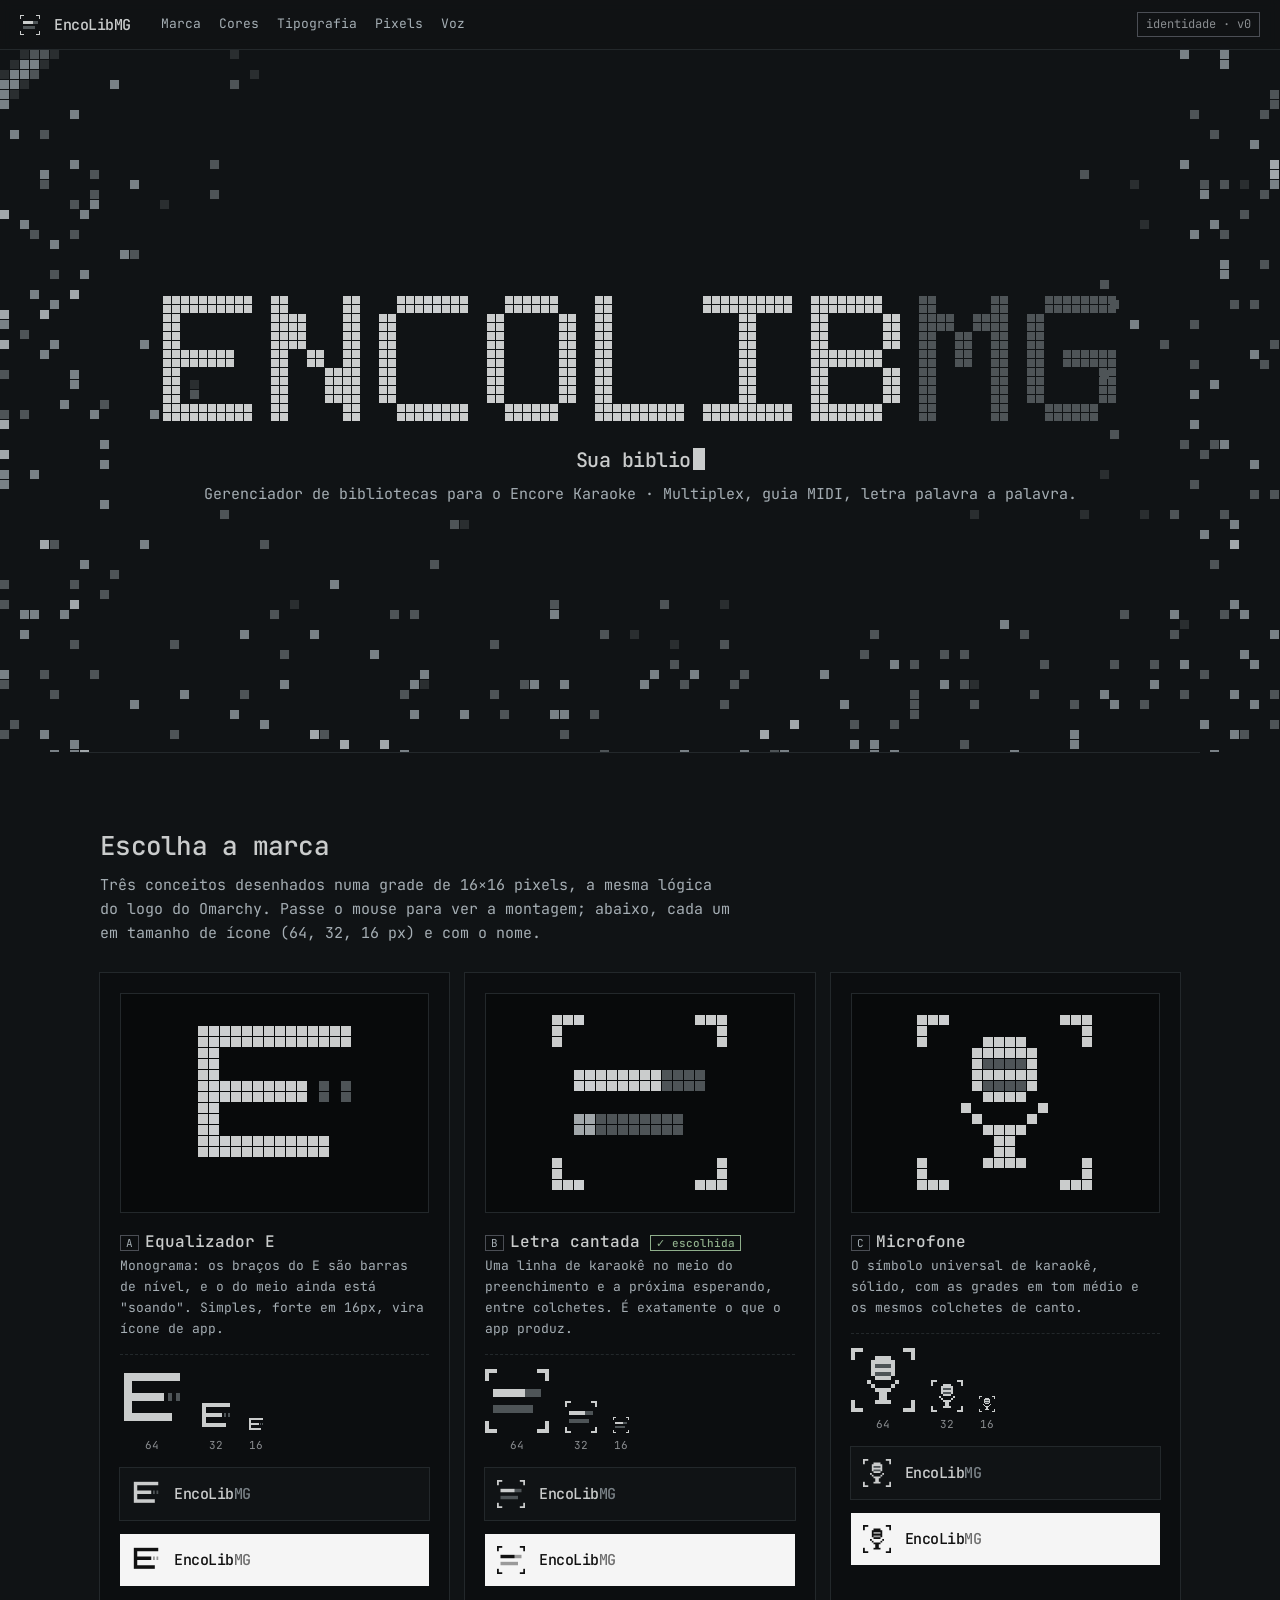
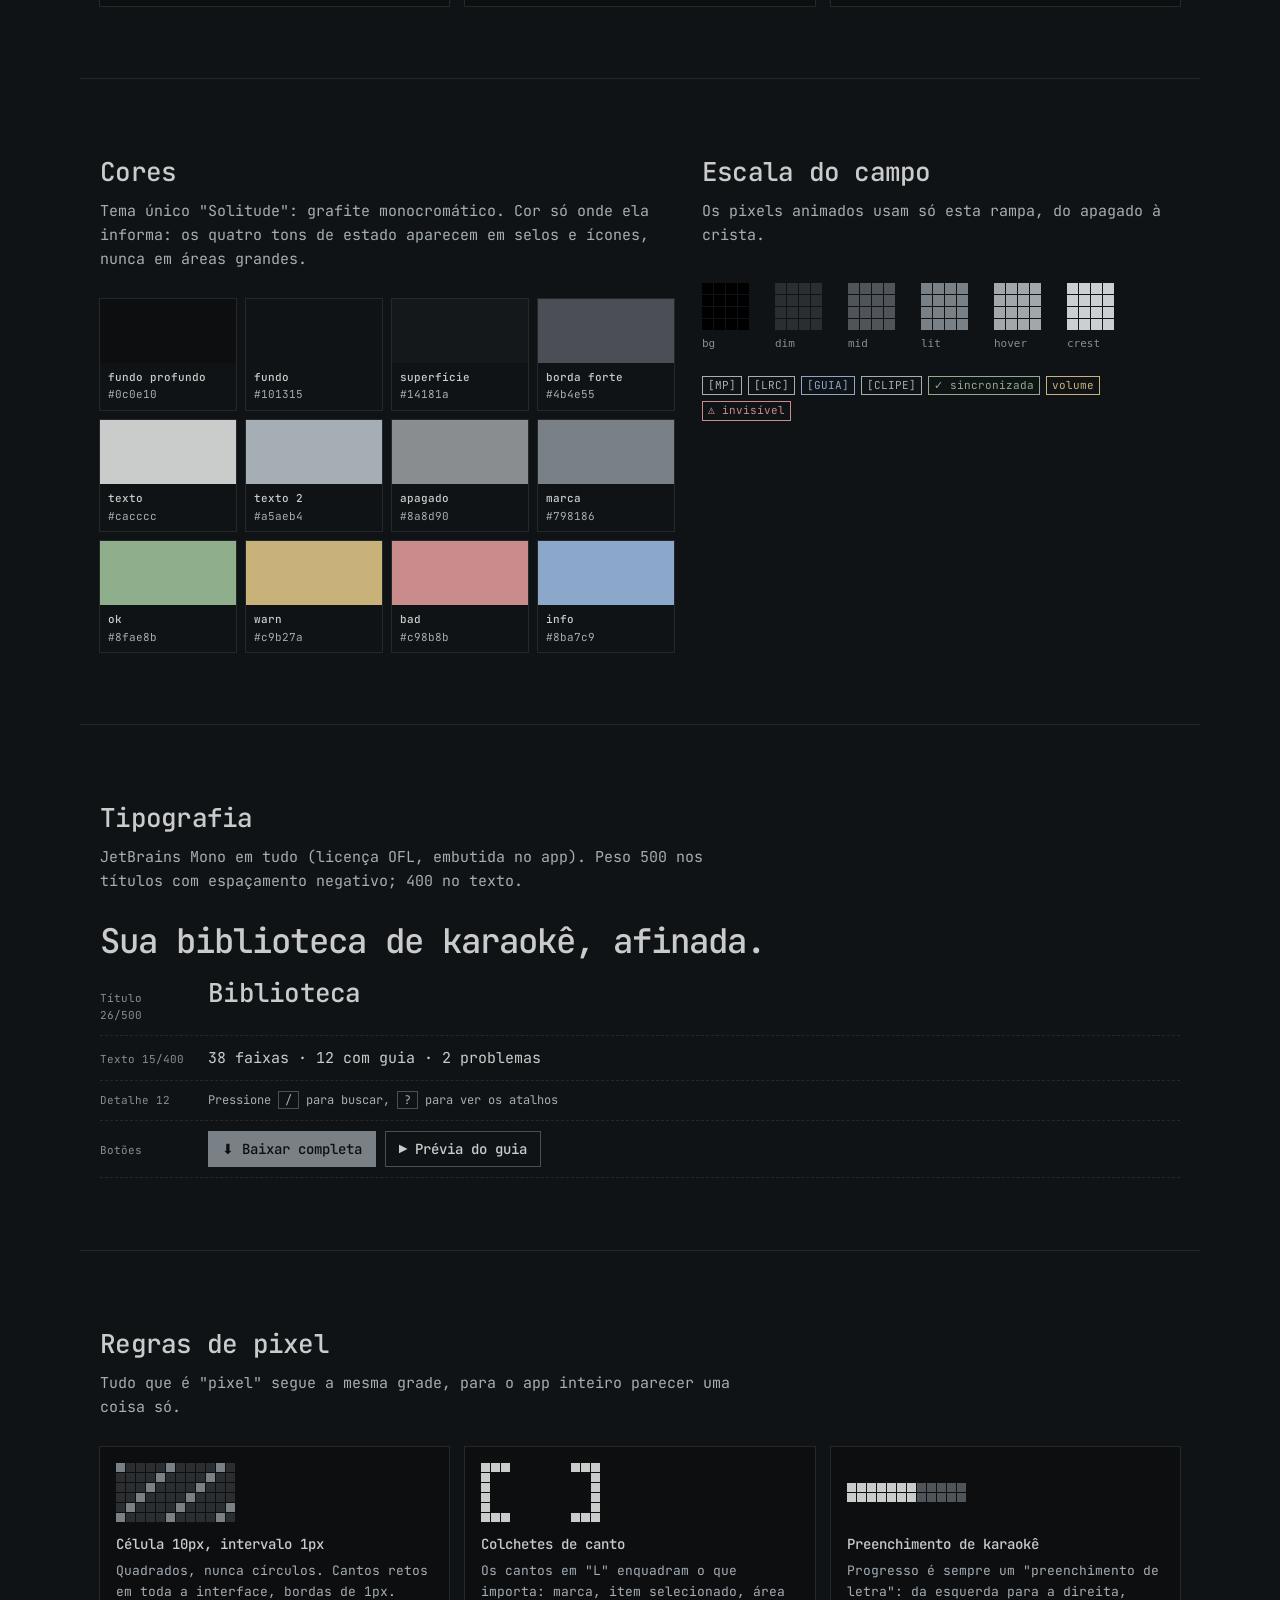
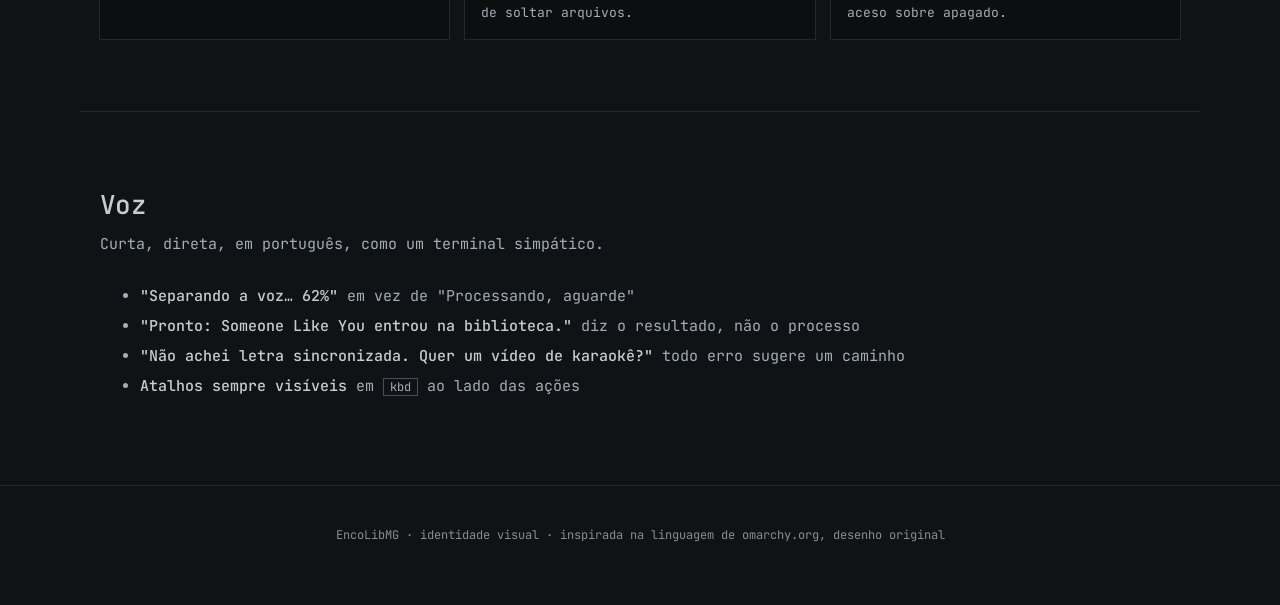
==== docs/brand/index.html @ e3d18457 "EncoLibMG: engine (phases 1, 2, 5-7), web UI and brand Initial import of the project as it stands be" ====
<!doctype html>
<html lang="pt-BR">
<head>
<meta charset="utf-8">
<meta name="viewport" content="width=device-width, initial-scale=1">
<title>EncoLibMG — Identidade</title>
<link rel="preconnect" href="https://fonts.googleapis.com">
<link href="https://fonts.googleapis.com/css2?family=JetBrains+Mono:wght@400;500;700&display=swap" rel="stylesheet">
<style>
:root {
  --bg-deep:#0c0e10; --bg:#101315; --surface:#14181a; --border:#23282b; --border-strong:#4b4e55;
  --text:#cacccc; --text-2:#a5aeb4; --muted:#8a8d90; --brand:#798186; --brand-ink:#0c0e10;
  --field-bg:#080a0b; --field-dim:#2a2e30; --field-mid:#4e5457; --field-lit:#798186; --field-hover:#a1a7aa; --field-crest:#cccfd1;
  --ok:#8fae8b; --warn:#c9b27a; --bad:#c98b8b; --info:#8ba7c9;
  --ease: cubic-bezier(.2,.8,.2,1);
}
* { box-sizing: border-box; }
html, body { margin: 0; background: var(--bg); color: var(--text); font: 15px/1.6 "JetBrains Mono", ui-monospace, monospace; }
::selection { background: #343d41; }
a { color: inherit; }
header { position: sticky; top: 0; z-index: 5; display: flex; align-items: center; gap: 14px; padding: 12px 20px;
  background: color-mix(in srgb, var(--bg) 88%, transparent); backdrop-filter: blur(6px); border-bottom: 1px solid var(--border); }
header .name { font-weight: 500; letter-spacing: -.5px; }
header nav { display: flex; gap: 18px; margin-left: 16px; color: var(--text-2); font-size: 13px; }
header nav a { text-decoration: none; } header nav a:hover { color: var(--text); text-decoration: underline; text-underline-offset: 4px; }
header .pill { margin-left: auto; font-size: 12px; color: var(--muted); border: 1px solid var(--border-strong); padding: 2px 8px; }
.hero { position: relative; height: 78vh; min-height: 460px; overflow: hidden; display: grid; place-items: center; }
.hero canvas.field { position: absolute; inset: 0; width: 100%; height: 100%; }
.hero .inner { position: relative; text-align: center; pointer-events: none; }
.hero canvas.word { display: block; margin: 0 auto; image-rendering: pixelated; }
.tag { margin-top: 22px; font-size: 20px; font-weight: 500; letter-spacing: -.5px; min-height: 1.6em; }
.tag .caret { display: inline-block; width: .6em; height: 1.1em; background: var(--text); vertical-align: -3px; margin-left: 2px; animation: blink 1s steps(1) infinite; }
.sub { color: var(--text-2); margin-top: 6px; }
@keyframes blink { 50% { opacity: 0; } }
.rise { opacity: 0; transform: translateY(14px); animation: rise .6s var(--ease) forwards; }
@keyframes rise { to { opacity: 1; transform: none; } }
section { max-width: 1120px; margin: 0 auto; padding: 72px 20px; border-top: 1px solid var(--border); }
h2 { font-size: 26px; font-weight: 500; letter-spacing: -.75px; margin: 0 0 6px; }
.lead { color: var(--text-2); max-width: 70ch; margin: 0 0 28px; }
.marks { display: grid; grid-template-columns: repeat(3, 1fr); gap: 16px; }
.card { background: var(--bg-deep); box-shadow: 0 0 0 1px var(--border); padding: 20px; transition: box-shadow .2s var(--ease), transform .2s var(--ease); cursor: pointer; }
.card:hover { box-shadow: 0 0 0 1px var(--border-strong); transform: translateY(-2px); }
.card .stage { display: grid; place-items: center; height: 220px; background: var(--field-bg); box-shadow: inset 0 0 0 1px var(--border); }
.card h3 { margin: 16px 0 2px; font-size: 16px; font-weight: 500; }
.card h3 kbd { font: 11px "JetBrains Mono"; border: 1px solid var(--border-strong); padding: 0 5px; margin-right: 6px; color: var(--text-2); }
.card p { margin: 0; color: var(--text-2); font-size: 13px; }
.sizes { display: flex; align-items: end; gap: 16px; margin-top: 14px; padding-top: 14px; border-top: 1px dashed var(--border); color: var(--muted); font-size: 11px; }
.sizes figure { margin: 0; display: grid; justify-items: center; gap: 4px; }
.sizes canvas { image-rendering: pixelated; }
.lockup { display: flex; align-items: center; gap: 14px; margin-top: 14px; padding: 12px; background: var(--bg); box-shadow: 0 0 0 1px var(--border); }
.lockup .t { font-weight: 500; letter-spacing: -.5px; } .lockup .t b { color: var(--brand); font-weight: 500; }
.lockup.light { background: #f5f5f5; color: #111; box-shadow: none; } .lockup.light .t b { color: #6e6e6e; }
.grid2 { display: grid; grid-template-columns: 1.2fr 1fr; gap: 28px; }
.swatches { display: grid; grid-template-columns: repeat(4, 1fr); gap: 10px; }
.sw { box-shadow: 0 0 0 1px var(--border); }
.sw div { height: 64px; }
.sw span { display: block; padding: 6px 8px; font-size: 11px; color: var(--text-2); }
.sw span b { display: block; color: var(--text); font-weight: 500; }
.type .big { font-size: 34px; font-weight: 500; letter-spacing: -1px; line-height: 1.2; }
.type .row { display: flex; gap: 18px; align-items: baseline; padding: 10px 0; border-bottom: 1px dashed var(--border); }
.type .row span:first-child { width: 90px; color: var(--muted); font-size: 11px; flex: none; }
kbd { font: 12px "JetBrains Mono"; border: 1px solid var(--border-strong); padding: 0 6px; color: var(--text-2); }
.btn { display: inline-flex; align-items: center; gap: 8px; height: 36px; padding: 0 14px; font: 500 14px "JetBrains Mono"; border: 0; cursor: pointer;
  background: var(--brand); color: var(--brand-ink); transition: background .15s var(--ease); }
.btn:hover { background: var(--field-hover); }
.btn.ghost { background: transparent; color: var(--text); box-shadow: inset 0 0 0 1px var(--border-strong); }
.btn.ghost:hover { box-shadow: inset 0 0 0 1px var(--text-2); }
.badges { display: flex; flex-wrap: wrap; gap: 6px; margin-top: 14px; }
.badge { font-size: 11px; padding: 1px 6px; box-shadow: inset 0 0 0 1px currentColor; }
.voice li { margin: 6px 0; color: var(--text-2); } .voice li b { color: var(--text); font-weight: 500; }
.rules { display: grid; grid-template-columns: repeat(3, 1fr); gap: 16px; }
.rule { padding: 16px; box-shadow: 0 0 0 1px var(--border); background: var(--bg-deep); }
.rule h4 { margin: 0 0 6px; font-weight: 500; font-size: 14px; } .rule p { margin: 0; font-size: 13px; color: var(--text-2); }
.rule canvas { display: block; margin-bottom: 10px; image-rendering: pixelated; }
footer { text-align: center; color: var(--muted); font-size: 12px; padding: 40px 20px 60px; border-top: 1px solid var(--border); }
@media (max-width: 860px) { .marks, .rules, .grid2 { grid-template-columns: 1fr; } .swatches { grid-template-columns: repeat(2, 1fr); } }
@media (prefers-reduced-motion: reduce) { .rise { animation: none; opacity: 1; transform: none; } }
</style>
</head>
<body>
<header>
  <canvas id="hdrmark" width="16" height="16" style="width:20px;height:20px;image-rendering:pixelated"></canvas>
  <span class="name">EncoLibMG</span>
  <nav><a href="#marca">Marca</a><a href="#cores">Cores</a><a href="#tipo">Tipografia</a><a href="#pixels">Pixels</a><a href="#voz">Voz</a></nav>
  <span class="pill">identidade · v0</span>
</header>

<div class="hero">
  <canvas class="field" id="field"></canvas>
  <div class="inner">
    <canvas class="word" id="word"></canvas>
    <div class="tag rise" style="animation-delay:1.1s"><span id="typed"></span><span class="caret"></span></div>
    <div class="sub rise" style="animation-delay:1.3s">Gerenciador de bibliotecas para o Encore Karaoke · Multiplex, guia MIDI, letra palavra a palavra.</div>
  </div>
</div>

<section id="marca">
  <h2>Escolha a marca</h2>
  <p class="lead">Três conceitos desenhados numa grade de 16×16 pixels, a mesma lógica do logo do Omarchy. Passe o mouse para ver a montagem; abaixo, cada um em tamanho de ícone (64, 32, 16 px) e com o nome.</p>
  <div class="marks" id="marks"></div>
</section>

<section id="cores">
  <div class="grid2">
    <div>
      <h2>Cores</h2>
      <p class="lead">Tema único "Solitude": grafite monocromático. Cor só onde ela informa: os quatro tons de estado aparecem em selos e ícones, nunca em áreas grandes.</p>
      <div class="swatches" id="swatches"></div>
    </div>
    <div>
      <h2>Escala do campo</h2>
      <p class="lead">Os pixels animados usam só esta rampa, do apagado à crista.</p>
      <canvas id="ramp" width="440" height="80" style="width:100%;max-width:440px"></canvas>
      <div class="badges">
        <span class="badge" style="color:var(--text-2)">[MP]</span><span class="badge" style="color:var(--text-2)">[LRC]</span>
        <span class="badge" style="color:var(--info)">[GUIA]</span><span class="badge" style="color:var(--text-2)">[CLIPE]</span>
        <span class="badge" style="color:var(--ok)">✓ sincronizada</span><span class="badge" style="color:var(--warn)">volume</span>
        <span class="badge" style="color:var(--bad)">⚠ invisível</span>
      </div>
    </div>
  </div>
</section>

<section id="tipo" class="type">
  <h2>Tipografia</h2>
  <p class="lead">JetBrains Mono em tudo (licença OFL, embutida no app). Peso 500 nos títulos com espaçamento negativo; 400 no texto.</p>
  <div class="big">Sua biblioteca de karaokê, afinada.</div>
  <div class="row"><span>Título 26/500</span><span style="font-size:26px;font-weight:500;letter-spacing:-.75px">Biblioteca</span></div>
  <div class="row"><span>Texto 15/400</span><span>38 faixas · 12 com guia · 2 problemas</span></div>
  <div class="row"><span>Detalhe 12</span><span style="font-size:12px;color:var(--text-2)">Pressione <kbd>/</kbd> para buscar, <kbd>?</kbd> para ver os atalhos</span></div>
  <div class="row"><span>Botões</span><span><button class="btn">⬇ Baixar completa</button> <button class="btn ghost">▶ Prévia do guia</button></span></div>
</section>

<section id="pixels">
  <h2>Regras de pixel</h2>
  <p class="lead">Tudo que é "pixel" segue a mesma grade, para o app inteiro parecer uma coisa só.</p>
  <div class="rules">
    <div class="rule"><canvas id="r1" width="120" height="60"></canvas><h4>Célula 10px, intervalo 1px</h4><p>Quadrados, nunca círculos. Cantos retos em toda a interface, bordas de 1px.</p></div>
    <div class="rule"><canvas id="r2" width="120" height="60"></canvas><h4>Colchetes de canto</h4><p>Os cantos em "L" enquadram o que importa: marca, item selecionado, área de soltar arquivos.</p></div>
    <div class="rule"><canvas id="r3" width="120" height="60"></canvas><h4>Preenchimento de karaokê</h4><p>Progresso é sempre um "preenchimento de letra": da esquerda para a direita, aceso sobre apagado.</p></div>
  </div>
</section>

<section id="voz" class="voice">
  <h2>Voz</h2>
  <p class="lead">Curta, direta, em português, como um terminal simpático.</p>
  <ul>
    <li><b>"Separando a voz… 62%"</b> em vez de "Processando, aguarde"</li>
    <li><b>"Pronto: Someone Like You entrou na biblioteca."</b> diz o resultado, não o processo</li>
    <li><b>"Não achei letra sincronizada. Quer um vídeo de karaokê?"</b> todo erro sugere um caminho</li>
    <li><b>Atalhos sempre visíveis</b> em <kbd>kbd</kbd> ao lado das ações</li>
  </ul>
</section>

<footer>EncoLibMG · identidade visual · inspirada na linguagem de omarchy.org, desenho original</footer>

<script>
const DATA = {"marks": {"A": ["................", ".##############.", ".##############.", ".##.............", ".##.............", ".##.............", ".##########.+.+.", ".##########.+.+.", ".##.............", ".##.............", ".##.............", ".############...", ".############...", "................", "................", "................"], "B": ["###..........###", "#..............#", "#..............#", "................", "................", "..########++++..", "..########++++..", "................", "................", "..++++++++++....", "..++++++++++....", "................", "................", "#..............#", "#..............#", "###..........###"], "C": ["###..........###", "#..............#", "#.....####.....#", ".....######.....", ".....#++++#.....", ".....######.....", ".....#++++#.....", "......####......", "....#......#....", ".....#....#.....", "......####......", ".......##.......", ".......##.......", "#.....####.....#", "#..............#", "###..........###"]}, "wordmark": ["##########..##......##....########....######....##..........##########..########....++......++....++++++++", "##########..##......##....########....######....##..........##########..########....++......++....++++++++", "##..........####....##..##..........##......##..##..............##......##......##..++++..++++..++........", "##..........####....##..##..........##......##..##..............##......##......##..++++..++++..++........", "##..........####....##..##..........##......##..##..............##......##......##..++..++..++..++........", "##..........####....##..##..........##......##..##..............##......##......##..++..++..++..++........", "########....##..##..##..##..........##......##..##..............##......########....++..++..++..++..++++++", "########....##..##..##..##..........##......##..##..............##......########....++..++..++..++..++++++", "##..........##....####..##..........##......##..##..............##......##......##..++......++..++......++", "##..........##....####..##..........##......##..##..............##......##......##..++......++..++......++", "##..........##....####..##..........##......##..##..............##......##......##..++......++..++......++", "##..........##....####..##..........##......##..##..............##......##......##..++......++..++......++", "##########..##......##....########....######....##########..##########..########....++......++....++++++..", "##########..##......##....########....######....##########..##########..########....++......++....++++++.."], "palette": {"bg-deep": "#0c0e10", "bg": "#101315", "surface": "#14181a", "border-strong": "#4b4e55", "text": "#cacccc", "text-2": "#a5aeb4", "muted": "#8a8d90", "brand": "#798186", "field-dim": "#2a2e30", "field-mid": "#4e5457", "field-lit": "#798186", "field-hover": "#a1a7aa", "field-crest": "#cccfd1"}, "chosen": "B"};
const P = DATA.palette;
const CONCEPTS = {
  A: ["Equalizador E", "Monograma: os braços do E são barras de nível, e o do meio ainda está \"soando\". Simples, forte em 16px, vira ícone de app."],
  B: ["Letra cantada", "Uma linha de karaokê no meio do preenchimento e a próxima esperando, entre colchetes. É exatamente o que o app produz."],
  C: ["Microfone", "O símbolo universal de karaokê, sólido, com as grades em tom médio e os mesmos colchetes de canto."],
};
const reduce = matchMedia("(prefers-reduced-motion: reduce)").matches;
const ease = t => 1 - Math.pow(1 - t, 3);

function cellsOf(grid) {
  const out = [];
  grid.forEach((row, y) => [...row].forEach((c, x) => { if (c === "#" || c === "+") out.push({ x, y, c }); }));
  return out;
}

// Pixel art that assembles from scattered points; re-plays on demand
function assembler(canvas, grid, cell, gap, opts = {}) {
  const w = Math.max(...grid.map(r => r.length)), h = grid.length;
  const dpr = devicePixelRatio || 1;
  canvas.width = (w * cell) * dpr; canvas.height = (h * cell) * dpr;
  canvas.style.width = w * cell + "px"; canvas.style.height = h * cell + "px";
  const ctx = canvas.getContext("2d"); ctx.scale(dpr, dpr);
  const cells = cellsOf(grid).map(c => ({ ...c, ox: 0, oy: 0, d: 0 }));
  let t0 = 0, raf = 0, mouse = null;
  function scatter() {
    t0 = performance.now();
    cells.forEach(c => {
      const a = Math.random() * Math.PI * 2, r = (opts.spread || 1.6) * Math.max(w, h) * cell * (0.4 + Math.random());
      c.ox = Math.cos(a) * r; c.oy = Math.sin(a) * r; c.d = Math.random() * (opts.stagger || 500) + (c.x / w) * 300;
    });
  }
  function frame(now) {
    ctx.clearRect(0, 0, w * cell, h * cell);
    let busy = false;
    for (const c of cells) {
      const k = reduce ? 1 : Math.min(1, Math.max(0, (now - t0 - c.d) / (opts.dur || 700)));
      if (k < 1) busy = true;
      const e = ease(k);
      let x = c.x * cell + c.ox * (1 - e), y = c.y * cell + c.oy * (1 - e);
      if (mouse && k === 1) {
        const dx = x - mouse.x, dy = y - mouse.y, dist = Math.hypot(dx, dy);
        if (dist < cell * 4) { const push = (1 - dist / (cell * 4)) * cell * .35; x += (Math.random() - .5) * push; y += (Math.random() - .5) * push; busy = true; }
      }
      // shimmer sweep every ~8s
      const sweep = ((now / 8000) % 1) * (w + 12) - 6;
      const lit = Math.abs(c.x - sweep) < 1.2;
      ctx.globalAlpha = .25 + .75 * e;
      ctx.fillStyle = c.c === "#" ? (lit ? P["field-crest"] : opts.lit || P.text) : (lit ? P["field-hover"] : opts.mid || P["field-mid"]);
      ctx.fillRect(x, y, cell - gap, cell - gap);
    }
    ctx.globalAlpha = 1;
    raf = requestAnimationFrame(frame);
  }
  canvas.addEventListener("mousemove", e => { const r = canvas.getBoundingClientRect(); mouse = { x: e.clientX - r.left, y: e.clientY - r.top }; });
  canvas.addEventListener("mouseleave", () => mouse = null);
  scatter(); raf = requestAnimationFrame(frame);
  return { replay: scatter };
}

function staticDraw(canvas, grid, px, gap = 0, lit = P.text, mid = P["field-mid"]) {
  const w = Math.max(...grid.map(r => r.length)), h = grid.length;
  canvas.width = w * px; canvas.height = h * px;
  const ctx = canvas.getContext("2d");
  cellsOf(grid).forEach(c => { ctx.fillStyle = c.c === "#" ? lit : mid; ctx.fillRect(c.x * px, c.y * px, px - gap, px - gap); });
}

// Background field: flicker at the edges, slow crests, diamond cursor trail, click ripple
function field(canvas) {
  const ctx = canvas.getContext("2d"), C = 10, G = 1;
  let cols, rows, heat, base, dpr, mouse = null, ripples = [];
  const ramp = [P["field-bg"], P["field-dim"], P["field-mid"], P["field-lit"], P["field-hover"], P["field-crest"]];
  function resize() {
    dpr = devicePixelRatio || 1;
    canvas.width = canvas.clientWidth * dpr; canvas.height = canvas.clientHeight * dpr; ctx.setTransform(dpr, 0, 0, dpr, 0, 0);
    cols = Math.ceil(canvas.clientWidth / C); rows = Math.ceil(canvas.clientHeight / C);
    heat = new Float32Array(cols * rows); base = new Float32Array(cols * rows);
    // density: strong at the sides and the bottom, fading smoothly to nothing in the middle
    for (let y = 0; y < rows; y++) for (let x = 0; x < cols; x++) {
      const edge = Math.min(x, cols - 1 - x) / cols;
      const side = Math.pow(Math.max(0, 1 - edge / .24), 2);
      const bottom = Math.pow(Math.max(0, (y / rows - .55) / .45), 2);
      base[y * cols + x] = Math.min(1, Math.max(side * .95, bottom * .85) + side * bottom * .3);
    }
  }
  resize(); addEventListener("resize", resize);
  canvas.parentElement.addEventListener("mousemove", e => { const r = canvas.getBoundingClientRect(); mouse = { x: (e.clientX - r.left) / C | 0, y: (e.clientY - r.top) / C | 0 }; });
  canvas.parentElement.addEventListener("mouseleave", () => mouse = null);
  canvas.parentElement.addEventListener("click", e => { const r = canvas.getBoundingClientRect(); ripples.push({ x: (e.clientX - r.left) / C, y: (e.clientY - r.top) / C, t: performance.now() }); });
  function frame(now) {
    ctx.fillStyle = P.bg; ctx.fillRect(0, 0, canvas.clientWidth, canvas.clientHeight);
    const crest = ((now / 9000) % 1) * (cols + rows) * 1.4 - rows;
    for (let y = 0; y < rows; y++) for (let x = 0; x < cols; x++) {
      const i = y * cols + x;
      let v = heat[i] * .93;
      // a few pixels wake up each frame, more of them where the density is high
      if (Math.random() < base[i] * .035) v = Math.max(v, (.25 + Math.random() * .55) * (.5 + base[i] * .5));
      if (mouse) { const d = Math.abs(x - mouse.x) + Math.abs(y - mouse.y); if (d < 4) v = Math.max(v, (4 - d) / 4 * .95); }
      for (const r of ripples) { const age = (now - r.t) / 1000, d = Math.abs(Math.hypot(x - r.x, y - r.y) - age * 32); if (age < 1.2 && d < .8) v = Math.max(v, (1 - age / 1.2)); }
      const wave = Math.max(0, 1 - Math.abs((x + y) - crest) / 2) * .7 * base[i];
      heat[i] = v;
      const level = Math.max(v, wave);
      if (level < .1) continue;
      ctx.fillStyle = ramp[Math.min(5, 1 + (level * 5) | 0)];
      ctx.fillRect(x * C, y * C, C - G, C - G);
    }
    ripples = ripples.filter(r => now - r.t < 1200);
    requestAnimationFrame(frame);
  }
  requestAnimationFrame(frame);
}

// typed tagline
function typer(el, lines) {
  let li = 0, ci = 0, dir = 1;
  (function tick() {
    const s = lines[li];
    ci += dir; el.textContent = s.slice(0, ci);
    let wait = dir > 0 ? 55 + Math.random() * 60 : 25;
    if (ci === s.length && dir > 0) { dir = -1; wait = 2200; }
    else if (ci === 0 && dir < 0) { dir = 1; li = (li + 1) % lines.length; wait = 400; }
    setTimeout(tick, wait);
  })();
}

// ---- build page
field(document.getElementById("field"));
const word = assembler(document.getElementById("word"), DATA.wordmark, Math.min(9, Math.floor(innerWidth * .8 / 108)), 1, { spread: .9, stagger: 700, dur: 900 });
setTimeout(() => typer(document.getElementById("typed"), ["Sua biblioteca de karaokê, afinada.", "Queen - Bohemian Rhapsody", "Multiplex + LRC + guia", "Adele - Someone Like You"]), 1100);
staticDraw(document.getElementById("hdrmark"), DATA.marks[DATA.chosen], 1);

const marksEl = document.getElementById("marks");
for (const [k, grid] of Object.entries(DATA.marks)) {
  const card = document.createElement("div");
  card.className = "card rise"; card.style.animationDelay = (Object.keys(DATA.marks).indexOf(k) * 80) + "ms";
  card.innerHTML = `<div class="stage"><canvas></canvas></div>
    <h3><kbd>${k}</kbd>${CONCEPTS[k][0]}${k === DATA.chosen ? " <span class=\"badge\" style=\"color:var(--ok)\">✓ escolhida</span>" : ""}</h3><p>${CONCEPTS[k][1]}</p>
    <div class="sizes"><figure><canvas></canvas>64</figure><figure><canvas></canvas>32</figure><figure><canvas></canvas>16</figure></div>
    <div class="lockup"><canvas></canvas><span class="t">EncoLib<b>MG</b></span></div>
    <div class="lockup light"><canvas></canvas><span class="t">EncoLib<b>MG</b></span></div>`;
  marksEl.appendChild(card);
  const cs = card.querySelectorAll("canvas");
  const a = assembler(cs[0], grid, 11, 1);
  card.addEventListener("mouseenter", () => a.replay());
  [4, 2, 1].forEach((px, i) => staticDraw(cs[1 + i], grid, px));
  staticDraw(cs[4], grid, 2); cs[4].style.width = cs[4].style.height = "28px";
  staticDraw(cs[5], grid, 2, 0, "#111", "#9a9a9a"); cs[5].style.width = cs[5].style.height = "28px";
}

const SW = [["bg-deep", "fundo profundo"], ["bg", "fundo"], ["surface", "superfície"], ["border-strong", "borda forte"],
            ["text", "texto"], ["text-2", "texto 2"], ["muted", "apagado"], ["brand", "marca"]];
const swEl = document.getElementById("swatches");
for (const [k, label] of SW) swEl.insertAdjacentHTML("beforeend", `<div class="sw"><div style="background:${P[k]}"></div><span><b>${label}</b>${P[k]}</span></div>`);
for (const [k, v] of [["ok", "#8fae8b"], ["warn", "#c9b27a"], ["bad", "#c98b8b"], ["info", "#8ba7c9"]])
  swEl.insertAdjacentHTML("beforeend", `<div class="sw"><div style="background:${v}"></div><span><b>${k}</b>${v}</span></div>`);

(() => { const c = document.getElementById("ramp"), x = c.getContext("2d");
  const ramp = ["field-bg", "field-dim", "field-mid", "field-lit", "field-hover", "field-crest"];
  ramp.forEach((k, i) => {
    for (let j = 0; j < 4; j++) for (let r = 0; r < 4; r++) { x.fillStyle = P[k]; x.fillRect(i * 73 + j * 12, 8 + r * 12, 11, 11); }
    x.fillStyle = P.muted; x.font = "11px 'JetBrains Mono', monospace"; x.fillText(k.replace("field-", ""), i * 73, 72);
  }); })();

(() => { const r1 = document.getElementById("r1").getContext("2d");
  for (let y = 0; y < 6; y++) for (let x = 0; x < 12; x++) { r1.fillStyle = (x + y) % 5 ? P["field-dim"] : P["field-lit"]; r1.fillRect(x * 10, y * 10, 9, 9); }
  const r2 = document.getElementById("r2").getContext("2d"); r2.fillStyle = P.text;
  [[0,0],[1,0],[2,0],[0,1],[0,2],[9,0],[10,0],[11,0],[11,1],[11,2],[0,3],[0,4],[0,5],[1,5],[2,5],[11,3],[11,4],[11,5],[10,5],[9,5]].forEach(([x,y]) => r2.fillRect(x*10, y*10, 9, 9));
  const r3c = document.getElementById("r3"), r3 = r3c.getContext("2d"); let p = 0;
  (function f() { r3.clearRect(0, 0, 120, 60); for (let x = 0; x < 12; x++) for (let y = 2; y < 4; y++) { r3.fillStyle = x < p ? P.text : P["field-mid"]; r3.fillRect(x*10, y*10, 9, 9); }
    p = (p + .08) % 14; requestAnimationFrame(f); })(); })();
</script>
</body>
</html>
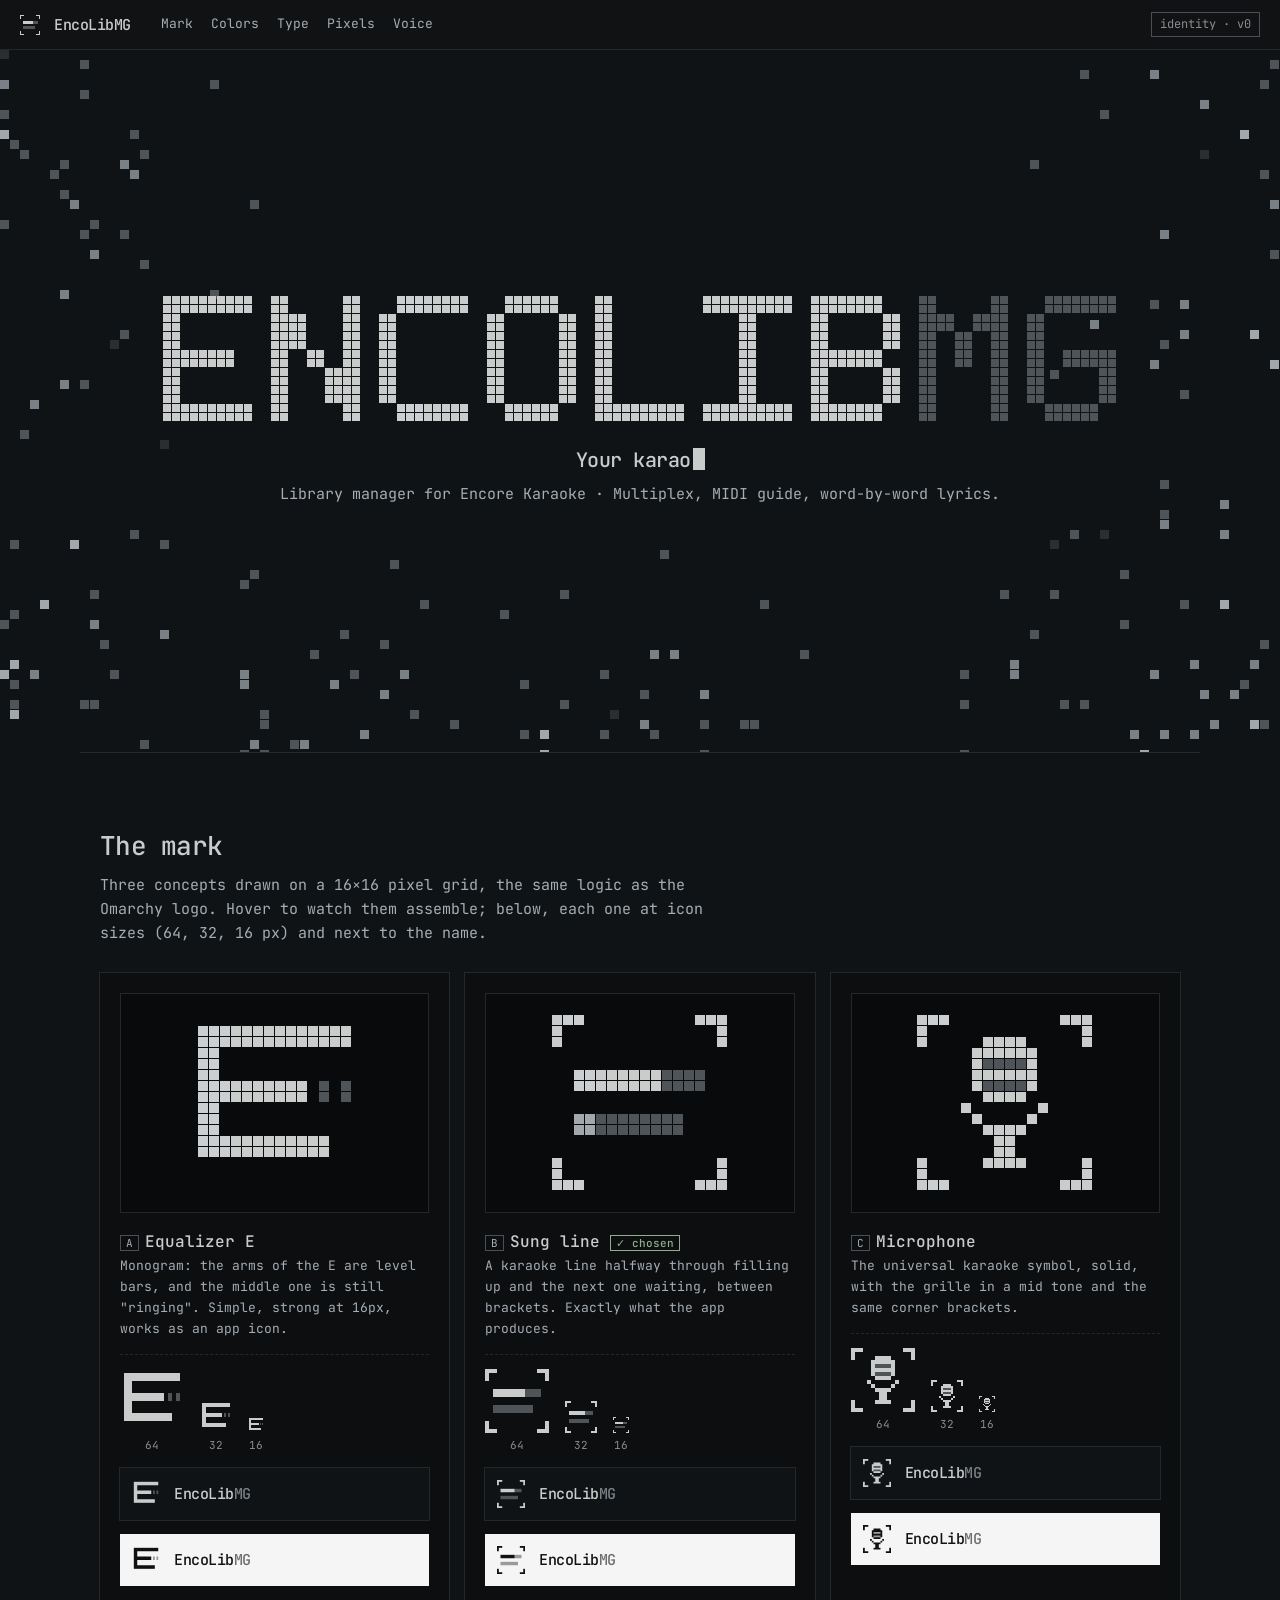
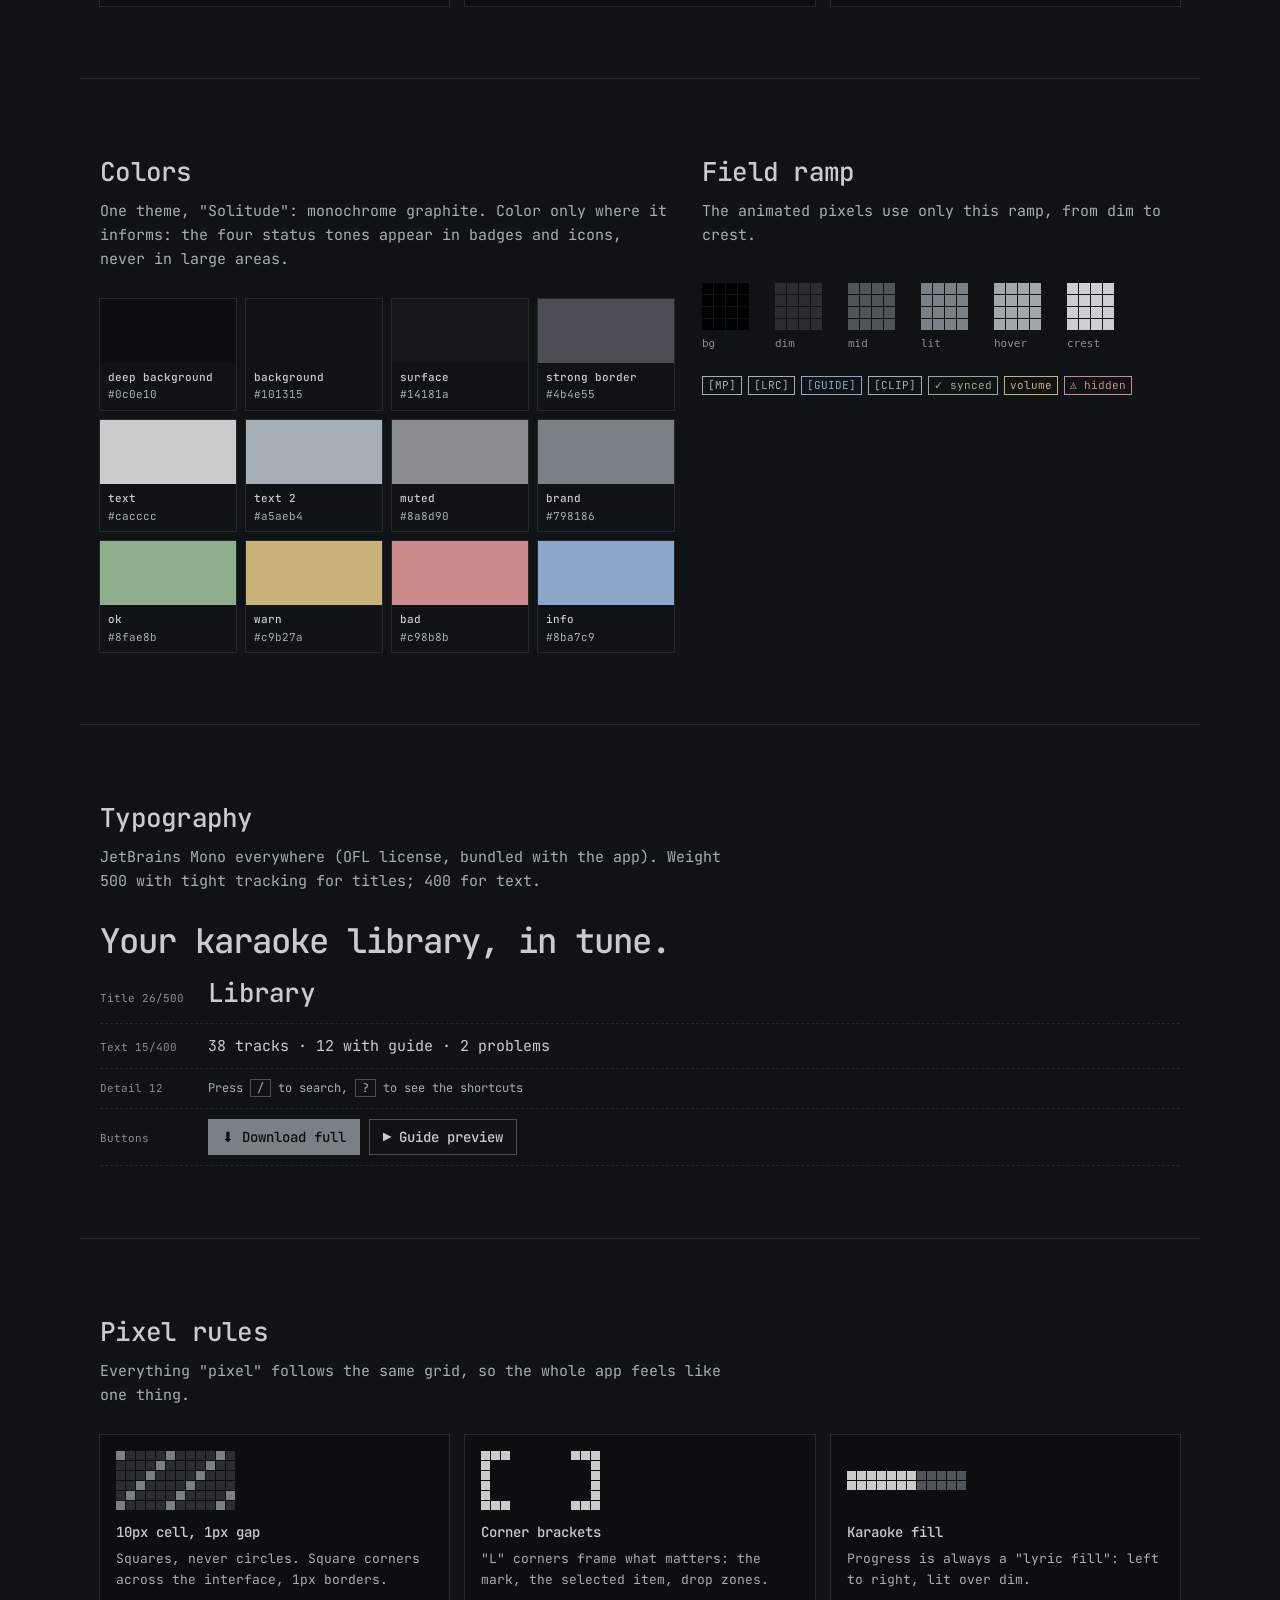
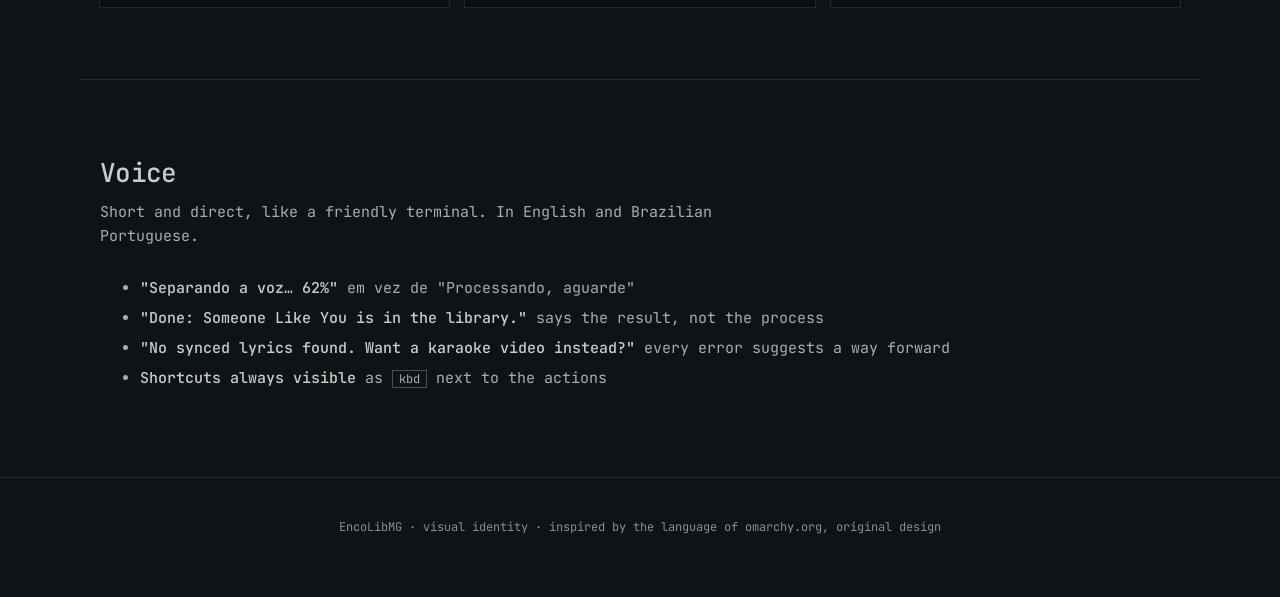
==== commit 3278952e: "M1: full English translation with live language switching - i18n: Python + JS share one catalog (enc" ====
--- a/docs/brand/index.html
+++ b/docs/brand/index.html
@@ -1,9 +1,9 @@
 <!doctype html>
-<html lang="pt-BR">
+<html lang="en">
 <head>
 <meta charset="utf-8">
 <meta name="viewport" content="width=device-width, initial-scale=1">
-<title>EncoLibMG — Identidade</title>
+<title>EncoLibMG — Identity</title>
 <link rel="preconnect" href="https://fonts.googleapis.com">
 <link href="https://fonts.googleapis.com/css2?family=JetBrains+Mono:wght@400;500;700&display=swap" rel="stylesheet">
 <style>
@@ -81,8 +81,8 @@
 <header>
   <canvas id="hdrmark" width="16" height="16" style="width:20px;height:20px;image-rendering:pixelated"></canvas>
   <span class="name">EncoLibMG</span>
-  <nav><a href="#marca">Marca</a><a href="#cores">Cores</a><a href="#tipo">Tipografia</a><a href="#pixels">Pixels</a><a href="#voz">Voz</a></nav>
-  <span class="pill">identidade · v0</span>
+  <nav><a href="#marca">Mark</a><a href="#cores">Colors</a><a href="#tipo">Type</a><a href="#pixels">Pixels</a><a href="#voz">Voice</a></nav>
+  <span class="pill">identity · v0</span>
 </header>
 
 <div class="hero">
@@ -90,77 +90,77 @@
   <div class="inner">
     <canvas class="word" id="word"></canvas>
     <div class="tag rise" style="animation-delay:1.1s"><span id="typed"></span><span class="caret"></span></div>
-    <div class="sub rise" style="animation-delay:1.3s">Gerenciador de bibliotecas para o Encore Karaoke · Multiplex, guia MIDI, letra palavra a palavra.</div>
+    <div class="sub rise" style="animation-delay:1.3s">Library manager for Encore Karaoke · Multiplex, MIDI guide, word-by-word lyrics.</div>
   </div>
 </div>
 
 <section id="marca">
-  <h2>Escolha a marca</h2>
-  <p class="lead">Três conceitos desenhados numa grade de 16×16 pixels, a mesma lógica do logo do Omarchy. Passe o mouse para ver a montagem; abaixo, cada um em tamanho de ícone (64, 32, 16 px) e com o nome.</p>
+  <h2>The mark</h2>
+  <p class="lead">Three concepts drawn on a 16×16 pixel grid, the same logic as the Omarchy logo. Hover to watch them assemble; below, each one at icon sizes (64, 32, 16 px) and next to the name.</p>
   <div class="marks" id="marks"></div>
 </section>
 
 <section id="cores">
   <div class="grid2">
     <div>
-      <h2>Cores</h2>
-      <p class="lead">Tema único "Solitude": grafite monocromático. Cor só onde ela informa: os quatro tons de estado aparecem em selos e ícones, nunca em áreas grandes.</p>
+      <h2>Colors</h2>
+      <p class="lead">One theme, "Solitude": monochrome graphite. Color only where it informs: the four status tones appear in badges and icons, never in large areas.</p>
       <div class="swatches" id="swatches"></div>
     </div>
     <div>
-      <h2>Escala do campo</h2>
-      <p class="lead">Os pixels animados usam só esta rampa, do apagado à crista.</p>
+      <h2>Field ramp</h2>
+      <p class="lead">The animated pixels use only this ramp, from dim to crest.</p>
       <canvas id="ramp" width="440" height="80" style="width:100%;max-width:440px"></canvas>
       <div class="badges">
         <span class="badge" style="color:var(--text-2)">[MP]</span><span class="badge" style="color:var(--text-2)">[LRC]</span>
-        <span class="badge" style="color:var(--info)">[GUIA]</span><span class="badge" style="color:var(--text-2)">[CLIPE]</span>
-        <span class="badge" style="color:var(--ok)">✓ sincronizada</span><span class="badge" style="color:var(--warn)">volume</span>
-        <span class="badge" style="color:var(--bad)">⚠ invisível</span>
+        <span class="badge" style="color:var(--info)">[GUIDE]</span><span class="badge" style="color:var(--text-2)">[CLIP]</span>
+        <span class="badge" style="color:var(--ok)">✓ synced</span><span class="badge" style="color:var(--warn)">volume</span>
+        <span class="badge" style="color:var(--bad)">⚠ hidden</span>
       </div>
     </div>
   </div>
 </section>
 
 <section id="tipo" class="type">
-  <h2>Tipografia</h2>
-  <p class="lead">JetBrains Mono em tudo (licença OFL, embutida no app). Peso 500 nos títulos com espaçamento negativo; 400 no texto.</p>
-  <div class="big">Sua biblioteca de karaokê, afinada.</div>
-  <div class="row"><span>Título 26/500</span><span style="font-size:26px;font-weight:500;letter-spacing:-.75px">Biblioteca</span></div>
-  <div class="row"><span>Texto 15/400</span><span>38 faixas · 12 com guia · 2 problemas</span></div>
-  <div class="row"><span>Detalhe 12</span><span style="font-size:12px;color:var(--text-2)">Pressione <kbd>/</kbd> para buscar, <kbd>?</kbd> para ver os atalhos</span></div>
-  <div class="row"><span>Botões</span><span><button class="btn">⬇ Baixar completa</button> <button class="btn ghost">▶ Prévia do guia</button></span></div>
+  <h2>Typography</h2>
+  <p class="lead">JetBrains Mono everywhere (OFL license, bundled with the app). Weight 500 with tight tracking for titles; 400 for text.</p>
+  <div class="big">Your karaoke library, in tune.</div>
+  <div class="row"><span>Title 26/500</span><span style="font-size:26px;font-weight:500;letter-spacing:-.75px">Library</span></div>
+  <div class="row"><span>Text 15/400</span><span>38 tracks · 12 with guide · 2 problems</span></div>
+  <div class="row"><span>Detail 12</span><span style="font-size:12px;color:var(--text-2)">Press <kbd>/</kbd> to search, <kbd>?</kbd> to see the shortcuts</span></div>
+  <div class="row"><span>Buttons</span><span><button class="btn">⬇ Download full</button> <button class="btn ghost">▶ Guide preview</button></span></div>
 </section>
 
 <section id="pixels">
-  <h2>Regras de pixel</h2>
-  <p class="lead">Tudo que é "pixel" segue a mesma grade, para o app inteiro parecer uma coisa só.</p>
+  <h2>Pixel rules</h2>
+  <p class="lead">Everything "pixel" follows the same grid, so the whole app feels like one thing.</p>
   <div class="rules">
-    <div class="rule"><canvas id="r1" width="120" height="60"></canvas><h4>Célula 10px, intervalo 1px</h4><p>Quadrados, nunca círculos. Cantos retos em toda a interface, bordas de 1px.</p></div>
-    <div class="rule"><canvas id="r2" width="120" height="60"></canvas><h4>Colchetes de canto</h4><p>Os cantos em "L" enquadram o que importa: marca, item selecionado, área de soltar arquivos.</p></div>
-    <div class="rule"><canvas id="r3" width="120" height="60"></canvas><h4>Preenchimento de karaokê</h4><p>Progresso é sempre um "preenchimento de letra": da esquerda para a direita, aceso sobre apagado.</p></div>
+    <div class="rule"><canvas id="r1" width="120" height="60"></canvas><h4>10px cell, 1px gap</h4><p>Squares, never circles. Square corners across the interface, 1px borders.</p></div>
+    <div class="rule"><canvas id="r2" width="120" height="60"></canvas><h4>Corner brackets</h4><p>"L" corners frame what matters: the mark, the selected item, drop zones.</p></div>
+    <div class="rule"><canvas id="r3" width="120" height="60"></canvas><h4>Karaoke fill</h4><p>Progress is always a "lyric fill": left to right, lit over dim.</p></div>
   </div>
 </section>
 
 <section id="voz" class="voice">
-  <h2>Voz</h2>
-  <p class="lead">Curta, direta, em português, como um terminal simpático.</p>
+  <h2>Voice</h2>
+  <p class="lead">Short and direct, like a friendly terminal. In English and Brazilian Portuguese.</p>
   <ul>
     <li><b>"Separando a voz… 62%"</b> em vez de "Processando, aguarde"</li>
-    <li><b>"Pronto: Someone Like You entrou na biblioteca."</b> diz o resultado, não o processo</li>
-    <li><b>"Não achei letra sincronizada. Quer um vídeo de karaokê?"</b> todo erro sugere um caminho</li>
-    <li><b>Atalhos sempre visíveis</b> em <kbd>kbd</kbd> ao lado das ações</li>
+    <li><b>"Done: Someone Like You is in the library."</b> says the result, not the process</li>
+    <li><b>"No synced lyrics found. Want a karaoke video instead?"</b> every error suggests a way forward</li>
+    <li><b>Shortcuts always visible</b> as <kbd>kbd</kbd> next to the actions</li>
   </ul>
 </section>
 
-<footer>EncoLibMG · identidade visual · inspirada na linguagem de omarchy.org, desenho original</footer>
+<footer>EncoLibMG · visual identity · inspired by the language of omarchy.org, original design</footer>
 
 <script>
 const DATA = {"marks": {"A": ["................", ".##############.", ".##############.", ".##.............", ".##.............", ".##.............", ".##########.+.+.", ".##########.+.+.", ".##.............", ".##.............", ".##.............", ".############...", ".############...", "................", "................", "................"], "B": ["###..........###", "#..............#", "#..............#", "................", "................", "..########++++..", "..########++++..", "................", "................", "..++++++++++....", "..++++++++++....", "................", "................", "#..............#", "#..............#", "###..........###"], "C": ["###..........###", "#..............#", "#.....####.....#", ".....######.....", ".....#++++#.....", ".....######.....", ".....#++++#.....", "......####......", "....#......#....", ".....#....#.....", "......####......", ".......##.......", ".......##.......", "#.....####.....#", "#..............#", "###..........###"]}, "wordmark": ["##########..##......##....########....######....##..........##########..########....++......++....++++++++", "##########..##......##....########....######....##..........##########..########....++......++....++++++++", "##..........####....##..##..........##......##..##..............##......##......##..++++..++++..++........", "##..........####....##..##..........##......##..##..............##......##......##..++++..++++..++........", "##..........####....##..##..........##......##..##..............##......##......##..++..++..++..++........", "##..........####....##..##..........##......##..##..............##......##......##..++..++..++..++........", "########....##..##..##..##..........##......##..##..............##......########....++..++..++..++..++++++", "########....##..##..##..##..........##......##..##..............##......########....++..++..++..++..++++++", "##..........##....####..##..........##......##..##..............##......##......##..++......++..++......++", "##..........##....####..##..........##......##..##..............##......##......##..++......++..++......++", "##..........##....####..##..........##......##..##..............##......##......##..++......++..++......++", "##..........##....####..##..........##......##..##..............##......##......##..++......++..++......++", "##########..##......##....########....######....##########..##########..########....++......++....++++++..", "##########..##......##....########....######....##########..##########..########....++......++....++++++.."], "palette": {"bg-deep": "#0c0e10", "bg": "#101315", "surface": "#14181a", "border-strong": "#4b4e55", "text": "#cacccc", "text-2": "#a5aeb4", "muted": "#8a8d90", "brand": "#798186", "field-dim": "#2a2e30", "field-mid": "#4e5457", "field-lit": "#798186", "field-hover": "#a1a7aa", "field-crest": "#cccfd1"}, "chosen": "B"};
 const P = DATA.palette;
 const CONCEPTS = {
-  A: ["Equalizador E", "Monograma: os braços do E são barras de nível, e o do meio ainda está \"soando\". Simples, forte em 16px, vira ícone de app."],
-  B: ["Letra cantada", "Uma linha de karaokê no meio do preenchimento e a próxima esperando, entre colchetes. É exatamente o que o app produz."],
-  C: ["Microfone", "O símbolo universal de karaokê, sólido, com as grades em tom médio e os mesmos colchetes de canto."],
+  A: ["Equalizer E", "Monogram: the arms of the E are level bars, and the middle one is still \"ringing\". Simple, strong at 16px, works as an app icon."],
+  B: ["Sung line", "A karaoke line halfway through filling up and the next one waiting, between brackets. Exactly what the app produces."],
+  C: ["Microphone", "The universal karaoke symbol, solid, with the grille in a mid tone and the same corner brackets."],
 };
 const reduce = matchMedia("(prefers-reduced-motion: reduce)").matches;
 const ease = t => 1 - Math.pow(1 - t, 3);
@@ -283,7 +283,7 @@
 // ---- build page
 field(document.getElementById("field"));
 const word = assembler(document.getElementById("word"), DATA.wordmark, Math.min(9, Math.floor(innerWidth * .8 / 108)), 1, { spread: .9, stagger: 700, dur: 900 });
-setTimeout(() => typer(document.getElementById("typed"), ["Sua biblioteca de karaokê, afinada.", "Queen - Bohemian Rhapsody", "Multiplex + LRC + guia", "Adele - Someone Like You"]), 1100);
+setTimeout(() => typer(document.getElementById("typed"), ["Your karaoke library, in tune.", "Sua biblioteca de karaokê, afinada.", "Multiplex + LRC + MIDI guide", "Queen - Bohemian Rhapsody"]), 1100);
 staticDraw(document.getElementById("hdrmark"), DATA.marks[DATA.chosen], 1);
 
 const marksEl = document.getElementById("marks");
@@ -291,7 +291,7 @@
   const card = document.createElement("div");
   card.className = "card rise"; card.style.animationDelay = (Object.keys(DATA.marks).indexOf(k) * 80) + "ms";
   card.innerHTML = `<div class="stage"><canvas></canvas></div>
-    <h3><kbd>${k}</kbd>${CONCEPTS[k][0]}${k === DATA.chosen ? " <span class=\"badge\" style=\"color:var(--ok)\">✓ escolhida</span>" : ""}</h3><p>${CONCEPTS[k][1]}</p>
+    <h3><kbd>${k}</kbd>${CONCEPTS[k][0]}${k === DATA.chosen ? " <span class=\"badge\" style=\"color:var(--ok)\">✓ chosen</span>" : ""}</h3><p>${CONCEPTS[k][1]}</p>
     <div class="sizes"><figure><canvas></canvas>64</figure><figure><canvas></canvas>32</figure><figure><canvas></canvas>16</figure></div>
     <div class="lockup"><canvas></canvas><span class="t">EncoLib<b>MG</b></span></div>
     <div class="lockup light"><canvas></canvas><span class="t">EncoLib<b>MG</b></span></div>`;
@@ -304,8 +304,8 @@
   staticDraw(cs[5], grid, 2, 0, "#111", "#9a9a9a"); cs[5].style.width = cs[5].style.height = "28px";
 }
 
-const SW = [["bg-deep", "fundo profundo"], ["bg", "fundo"], ["surface", "superfície"], ["border-strong", "borda forte"],
-            ["text", "texto"], ["text-2", "texto 2"], ["muted", "apagado"], ["brand", "marca"]];
+const SW = [["bg-deep", "deep background"], ["bg", "background"], ["surface", "surface"], ["border-strong", "strong border"],
+            ["text", "text"], ["text-2", "text 2"], ["muted", "muted"], ["brand", "brand"]];
 const swEl = document.getElementById("swatches");
 for (const [k, label] of SW) swEl.insertAdjacentHTML("beforeend", `<div class="sw"><div style="background:${P[k]}"></div><span><b>${label}</b>${P[k]}</span></div>`);
 for (const [k, v] of [["ok", "#8fae8b"], ["warn", "#c9b27a"], ["bad", "#c98b8b"], ["info", "#8ba7c9"]])
